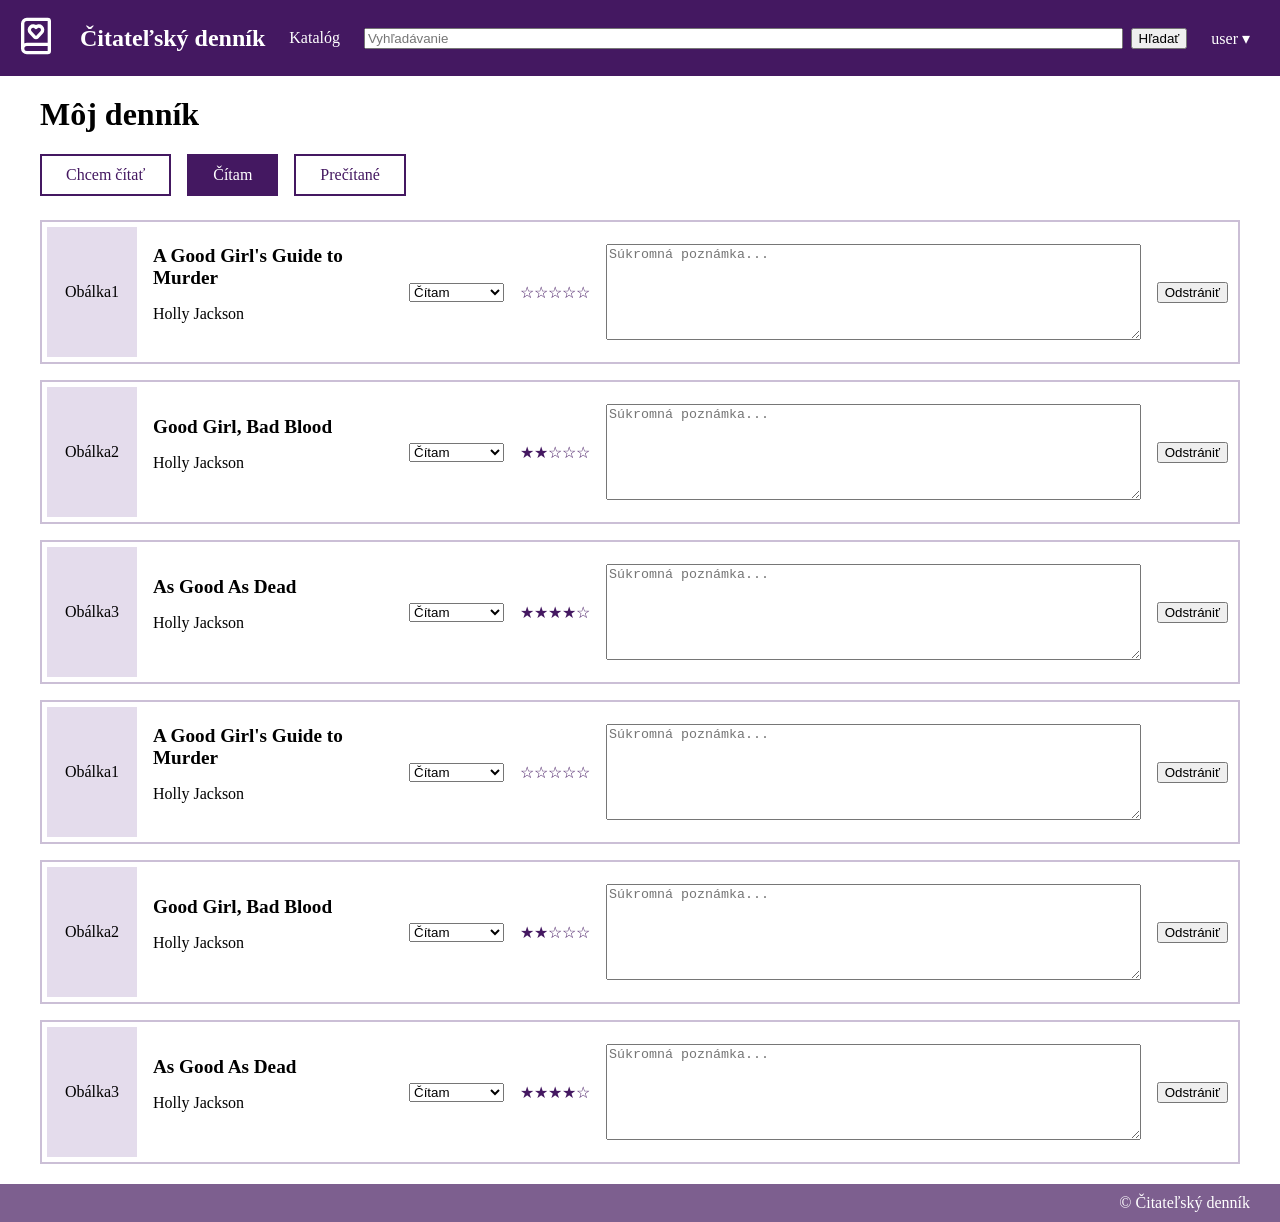
==== html/moj_dennik.html @ acb4e660 "pridanie druhej stránky" ====
<!DOCTYPE html>
<html lang="sk">
<head>
    <meta charset="UTF-8">
    <meta name="viewport" content="width=device-width, initial-scale=1.0">
    <link rel="stylesheet" href="style.css">
    <title>Čitateľský denník - Môj denník</title>

</head>
<body>
    <header>
        <a href="index.html">
            <img src="img/logo.svg" alt="Logo Čitateľského denníka" width="40" height="40">
        </a>

        <h2>Čitateľský denník</h2>

        <nav>
            <a href="#">Katalóg</a>
        </nav>

        <form class="search" action="#">
            <input type="search" placeholder="Vyhľadávanie">
            <button type="submit">Hľadať</button>
        </form>

        <a href="#" class="login">user ▾</a>
    </header>

    <main>
        <h1> Môj denník </h1>

        <nav class="tabs">
            <a href="#">Chcem čítať</a>
            <a href="#" class="active">Čítam</a>
            <a href="#">Prečítané</a>
        </nav>

        <section class="book-list">
            <article class="book">
                <div class="cover">Obálka1</div>

                <div class="book-info">
                    <h2>A Good Girl's Guide to Murder</h2>
                    <p>Holly Jackson</p>
                </div>

                <select>
                    <option>Chcem čítať</option>
                    <option selected>Čítam</option>
                    <option>Prečítané</option>
                </select>

                <p class="rating">☆☆☆☆☆</p>

                <textarea placeholder="Súkromná poznámka..."></textarea>

                <button type="button">Odstrániť</button>
            </article>

            <article class="book">
                <div class="cover">Obálka2</div>

                <div class="book-info">
                    <h2>Good Girl, Bad Blood</h2>
                    <p>Holly Jackson</p>
                </div>

                <select>
                    <option>Chcem čítať</option>
                    <option selected>Čítam</option>
                    <option>Prečítané</option>
                </select>

                <p class="rating">★★☆☆☆</p>

                <textarea placeholder="Súkromná poznámka..."></textarea>

                <button type="button">Odstrániť</button>
            </article>

            <article class="book">
                <div class="cover">Obálka3</div>

                <div class="book-info">
                    <h2>As Good As Dead</h2>
                    <p>Holly Jackson</p>
                </div>

                <select>
                    <option>Chcem čítať</option>
                    <option selected>Čítam</option>
                    <option>Prečítané</option>
                </select>

                <p class="rating">★★★★☆</p>

                <textarea placeholder="Súkromná poznámka..."></textarea>

                <button type="button">Odstrániť</button>
            </article>




            <article class="book">
                <div class="cover">Obálka1</div>

                <div class="book-info">
                    <h2>A Good Girl's Guide to Murder</h2>
                    <p>Holly Jackson</p>
                </div>

                <select>
                    <option>Chcem čítať</option>
                    <option selected>Čítam</option>
                    <option>Prečítané</option>
                </select>

                <p class="rating">☆☆☆☆☆</p>

                <textarea placeholder="Súkromná poznámka..."></textarea>

                <button type="button">Odstrániť</button>
            </article>

            <article class="book">
                <div class="cover">Obálka2</div>

                <div class="book-info">
                    <h2>Good Girl, Bad Blood</h2>
                    <p>Holly Jackson</p>
                </div>

                <select>
                    <option>Chcem čítať</option>
                    <option selected>Čítam</option>
                    <option>Prečítané</option>
                </select>

                <p class="rating">★★☆☆☆</p>

                <textarea placeholder="Súkromná poznámka..."></textarea>

                <button type="button">Odstrániť</button>
            </article>

            <article class="book">
                <div class="cover">Obálka3</div>

                <div class="book-info">
                    <h2>As Good As Dead</h2>
                    <p>Holly Jackson</p>
                </div>

                <select>
                    <option>Chcem čítať</option>
                    <option selected>Čítam</option>
                    <option>Prečítané</option>
                </select>

                <p class="rating">★★★★☆</p>

                <textarea placeholder="Súkromná poznámka..."></textarea>

                <button type="button">Odstrániť</button>
            </article>
        </section>
    </main>

    <footer>
        <p>© Čitateľský denník</p>
    </footer>
</body>
</html>
---- html/style.css ----
body {
    margin: 0;
    min-height: 100vh;
    display: flex;
    flex-direction: column;
}

header {
    background-color: #441861;
    padding: 16px 30px 16px 16px;
    display: flex;
    align-items: center;
    gap: 24px;
    position: sticky;
    top: 0;
    /*z-index zabezpečuje, že keby je v .css ešte niečo čo má definovanú position, zobrazí sa aj nad tým*/
    z-index: 10;
}

header a,
header h2 {
    color: white;
    text-decoration: none;
}

header h2 {
    margin: 0;
}

.search {
    flex: 1;
    display: flex;
    gap: 8px;
}

.search input {
    flex: 1;
}

main {
    flex: 1;
    padding: 20px 40px 20px 40px;
}

main h1 {
    margin-top: 0;
}

.tabs {
    display: flex;
    gap: 16px;
}

.tabs a {
    padding: 10px 24px;
    border: 2px solid #441861;
    color: #441861;
    text-decoration: none;
}

.tabs a.active {
    background-color: #441861;
    color: white;
}

.book-list {
    display: flex;
    flex-direction: column;
    gap: 16px;
    margin-top: 24px;
}

.book {
    display: flex;
    align-items: center;
    gap: 16px;
    padding: 5px 10px 5px 5px;
    border: 2px solid #cbbfd6;
}

.cover {
    width: 90px;
    height: 130px;
    background-color: #e4dcec;
    display: flex;
    align-items: center;
    justify-content: center;
}

.book-info {
    width: 240px;
}

.book-info h2 {
    margin: 0 0 8px 0;
    font-size: 1.2rem;
}

.book textarea {
    flex: 1;
    height: 90px;
}

.rating {
    margin: 0;
    color: #441861;
}

footer {
    background-color: #7d5f8f;
    color: white;
    padding: 10px 30px;
    text-align: right;
}

footer p {
    margin: 0;
}

/* 701 až 900 px: karta v mriežke, ovládacie prvky pod sebou */
@media (max-width: 900px) {
    .book {
        display: grid;
        grid-template-columns: auto 1fr auto 1fr;
        grid-template-areas:
            "cover  info  state   note"
            "cover  info  rating  note"
            "cover  info  button  note";
        gap: 12px 16px;
        align-items: center;
        padding: 10px;
    }

    .cover {
        grid-area: cover;
    }

    .book-info {
        grid-area: info;
        width: auto;
    }

    .book select {
        grid-area: state;
        justify-self: start;
    }

    .rating {
        grid-area: rating;
    }

    .book textarea {
        grid-area: note;
        flex: none;
        width: 100%;
        box-sizing: border-box;
    }

    .book button {
        grid-area: button;
        justify-self: start;
    }
}

/* 650 px a menej */
@media (max-width: 650px) {
    /* hlavička */
    header {
        flex-wrap: wrap;
        gap: 12px;
        padding: 12px 16px;
    }

    .search {
        order: 1;
        flex-basis: 100%;
    }

    header nav {
        order: 2;
    }

    .login {
        order: 3;
        margin-left: auto;
    }

    /* telo */
    main {
        padding: 20px 16px;
    }

    main h1 {
        font-size: 1.6rem;
    }

    .tabs {
        gap: 8px;
    }

    .tabs a {
        flex: 1;
        padding: 10px 4px;
        text-align: center;
        font-size: 0.9rem;
    }

    /* karta: kompaktné rozloženie */
    .book {
        grid-template-columns: auto 1fr auto;
        grid-template-areas:
            "cover  info    info"
            "state  rating  button"
            "note   note    note";
    }

    .book select,
    .book button {
        justify-self: auto;
    }
}
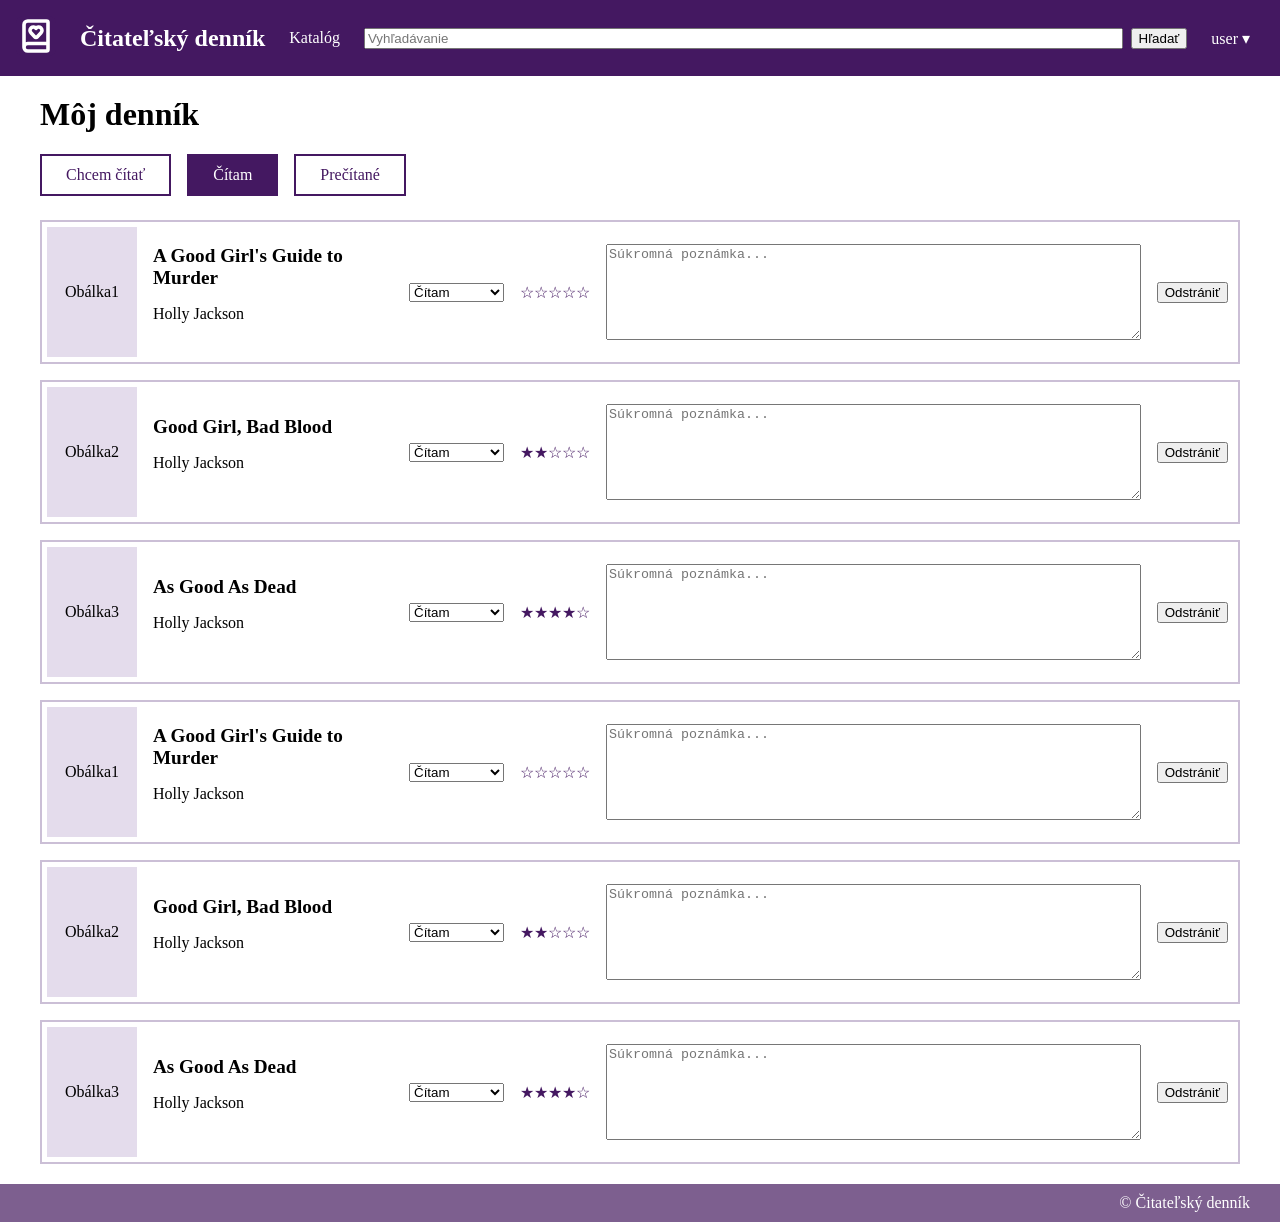
==== commit 15420a09: "zadanie 6" ====
--- a/html/moj_dennik.html
+++ b/html/moj_dennik.html
@@ -10,7 +10,7 @@
 <body>
     <header>
         <a href="index.html">
-            <img src="img/logo.svg" alt="Logo Čitateľského denníka" width="40" height="40">
+            <img src="../public/favicons/logo.svg" alt="Logo Čitateľského denníka" width="40" height="40">
         </a>
 
         <h2>Čitateľský denník</h2>
